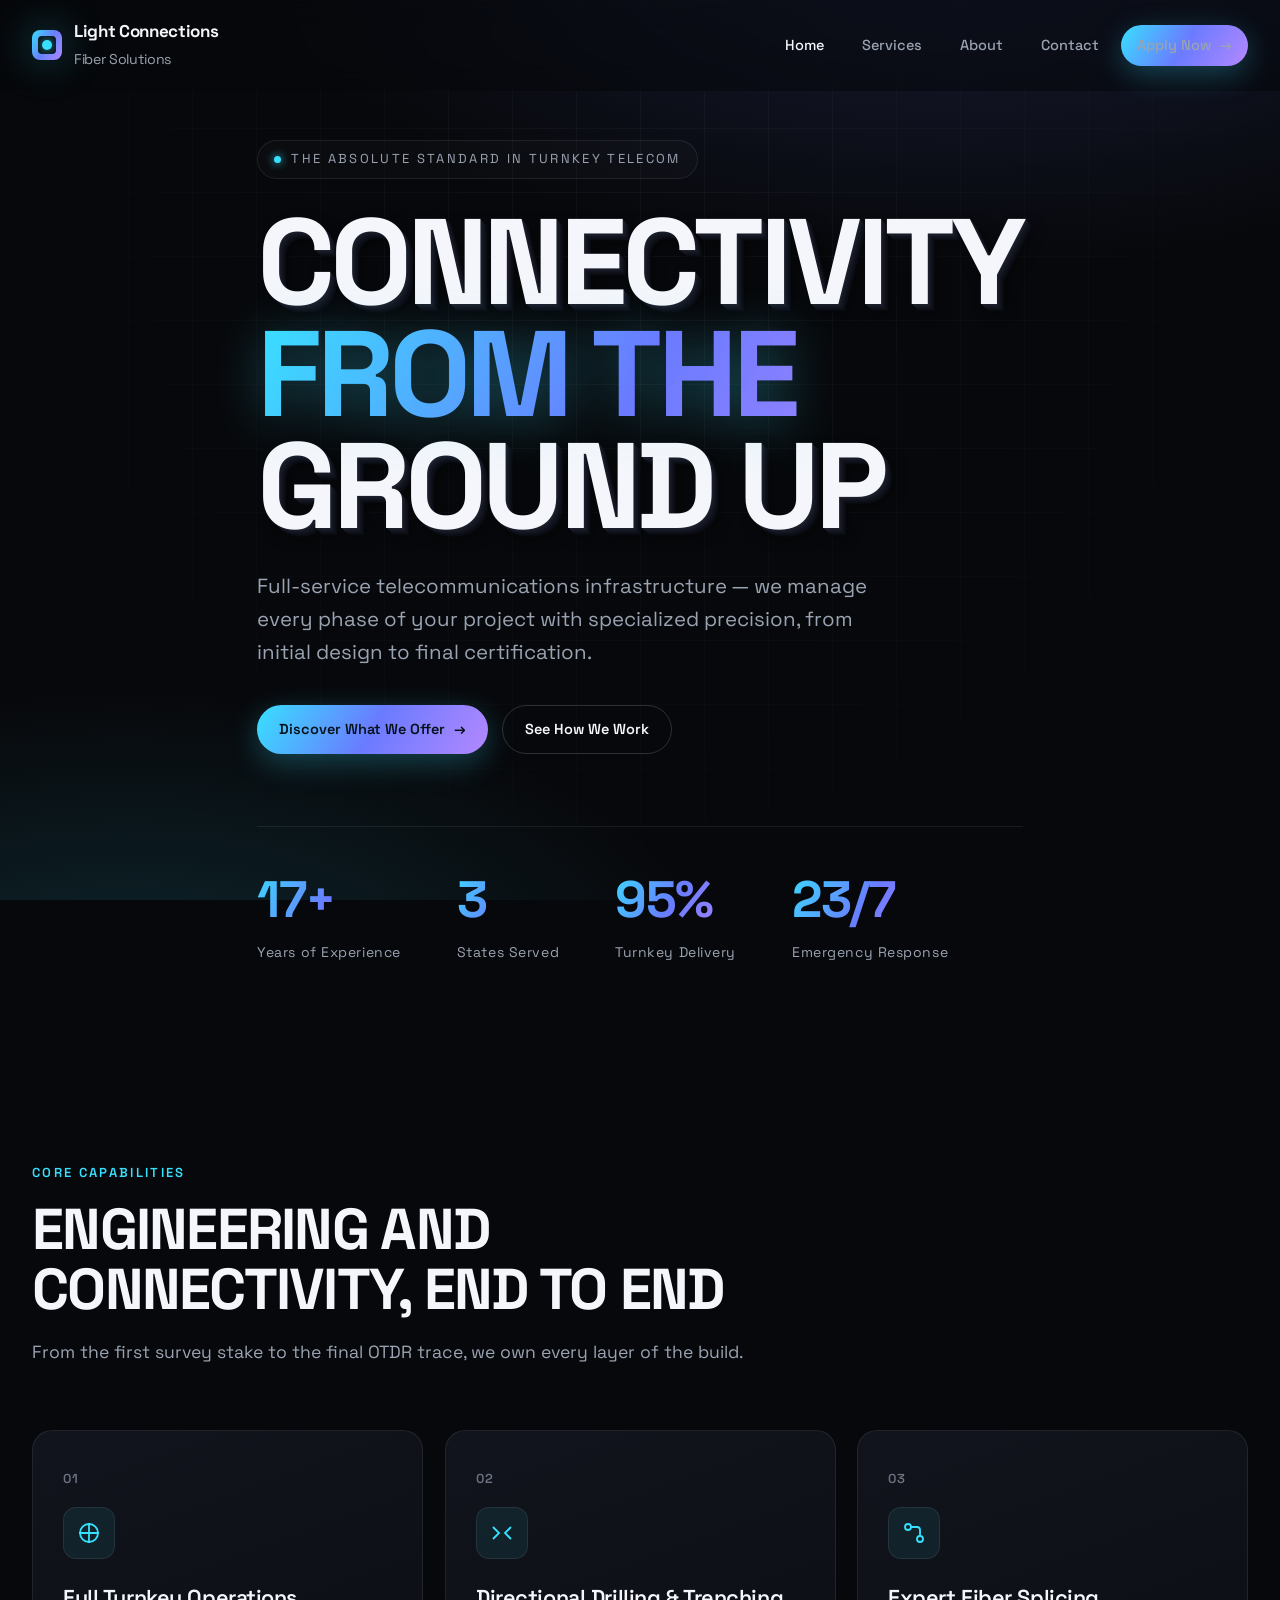
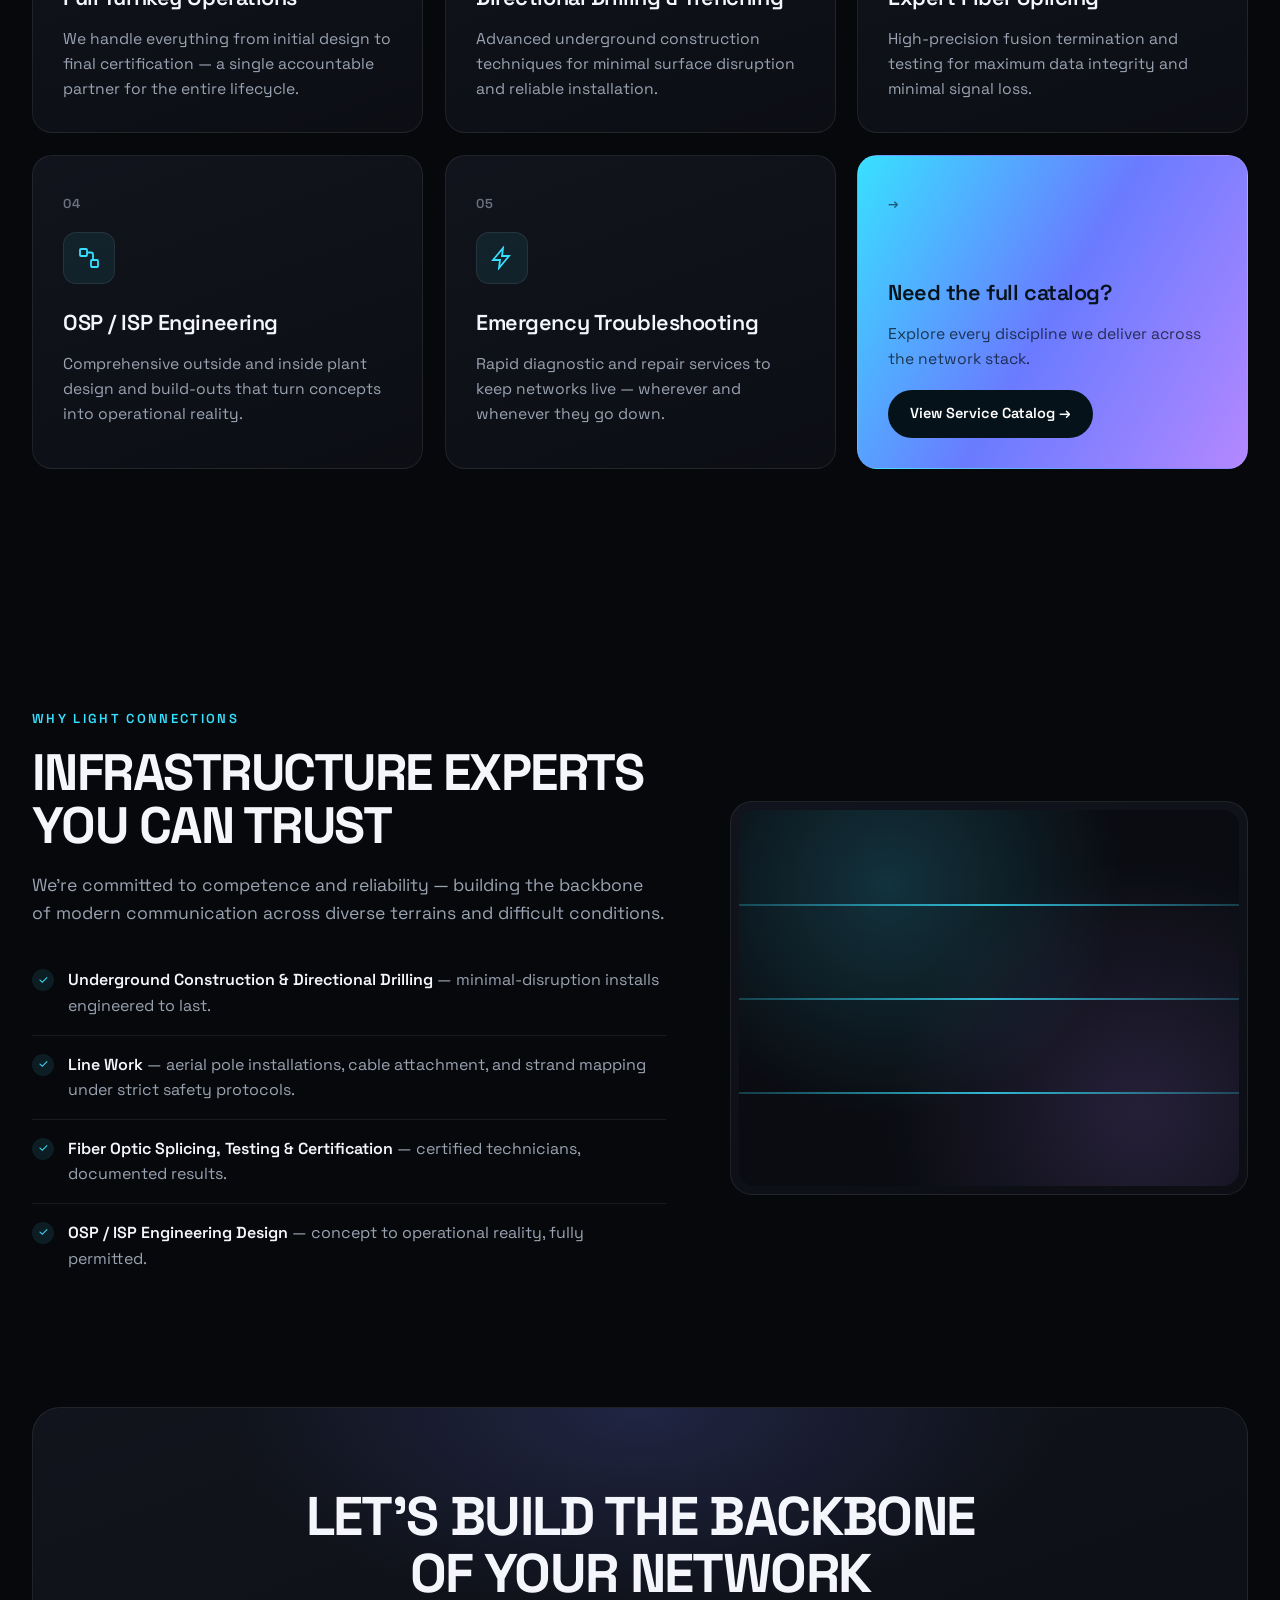
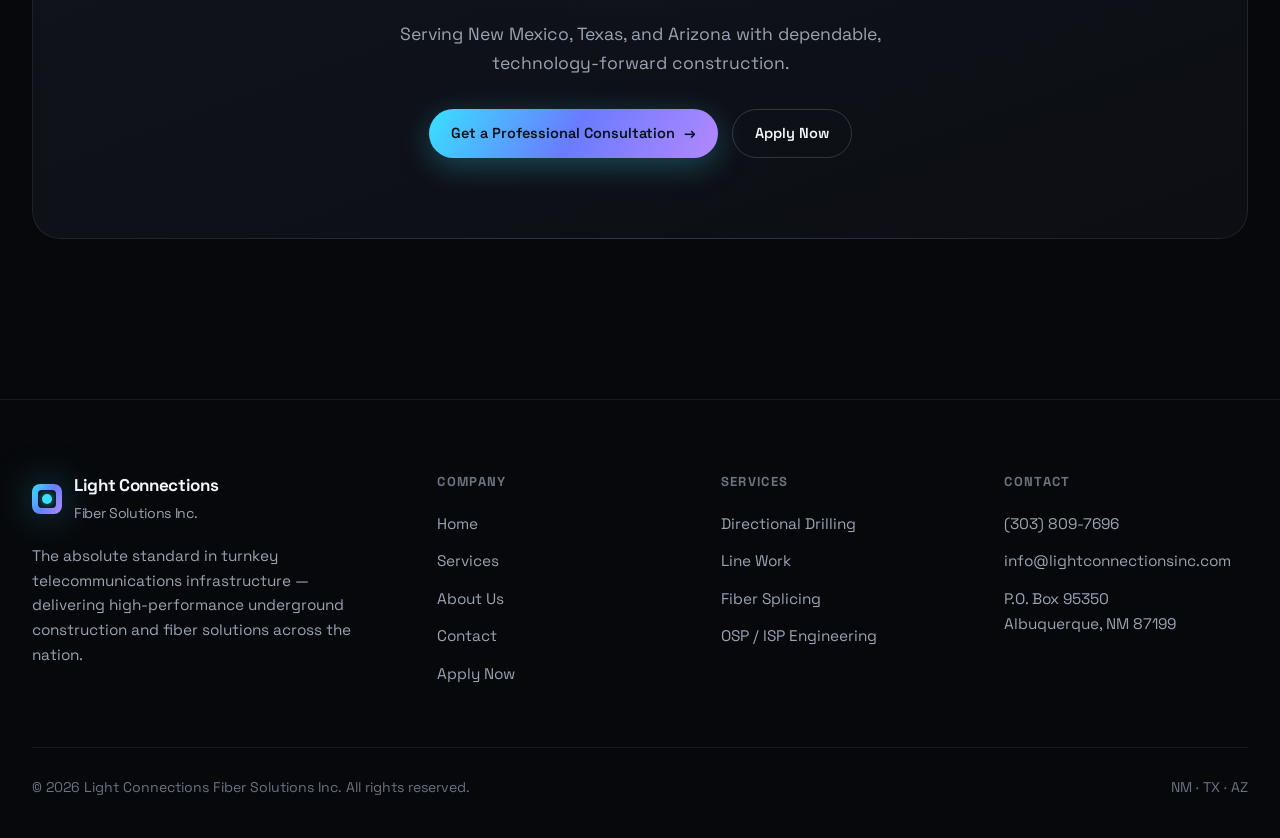
==== index.html @ 91910f93 "Light Connections Fiber Solutions — modern site Co-Authored-By: Claude Opus 4.8 <noreply@anthropic.c" ====
<!DOCTYPE html>
<html lang="en">
<head>
  <meta charset="UTF-8" />
  <meta name="viewport" content="width=device-width, initial-scale=1.0" />
  <title>Light Connections Fiber Solutions — Turnkey Telecom Infrastructure</title>
  <meta name="description" content="Light Connections Fiber Solutions delivers high-performance underground construction and fiber solutions across New Mexico, Texas, and Arizona." />
  <link rel="preconnect" href="https://fonts.googleapis.com" />
  <link rel="preconnect" href="https://fonts.gstatic.com" crossorigin />
  <link href="https://fonts.googleapis.com/css2?family=Space+Grotesk:wght@400;500;600;700&family=Inter:wght@400;500;600&display=swap" rel="stylesheet" />
  <link rel="stylesheet" href="css/style.css" />
</head>
<body>
  <div class="ambient"></div>

  <!-- NAV -->
  <nav class="nav">
    <a href="index.html" class="brand">
      <span class="mark"></span>
      <span>Light Connections<br><small>Fiber Solutions</small></span>
    </a>
    <ul class="nav-links">
      <li><a href="index.html" class="active">Home</a></li>
      <li><a href="services.html">Services</a></li>
      <li><a href="about.html">About</a></li>
      <li><a href="contact.html">Contact</a></li>
      <li><a href="apply.html" class="btn btn-primary">Apply Now <span class="arrow">→</span></a></li>
    </ul>
    <button class="menu-toggle" aria-label="Menu">
      <svg width="24" height="24" viewBox="0 0 24 24" fill="none" stroke="currentColor" stroke-width="2"><line x1="3" y1="6" x2="21" y2="6"/><line x1="3" y1="12" x2="21" y2="12"/><line x1="3" y1="18" x2="21" y2="18"/></svg>
    </button>
  </nav>

  <!-- HERO -->
  <header class="hero">
    <div class="wrap">
      <span class="eyebrow reveal"><span class="dot"></span>The Absolute Standard in Turnkey Telecom</span>
      <div class="hero-3d reveal" data-delay="1">
        <h1 class="title-3d">
          <span class="line layer">Connectivity</span>
          <span class="line grad">From the</span>
          <span class="line layer">Ground Up</span>
        </h1>
      </div>
      <p class="hero-sub reveal" data-delay="2">
        Full-service telecommunications infrastructure — we manage every phase of your
        project with specialized precision, from initial design to final certification.
      </p>
      <div class="hero-actions reveal" data-delay="3">
        <a href="services.html" class="btn btn-primary">Discover What We Offer <span class="arrow">→</span></a>
        <a href="about.html" class="btn">See How We Work</a>
      </div>

      <div class="hero-stats reveal" data-delay="4">
        <div class="stat"><div class="num"><span data-count="18" data-suffix="+">0</span></div><div class="lbl">Years of Experience</div></div>
        <div class="stat"><div class="num"><span data-count="3">0</span></div><div class="lbl">States Served</div></div>
        <div class="stat"><div class="num"><span data-count="100" data-suffix="%">0</span></div><div class="lbl">Turnkey Delivery</div></div>
        <div class="stat"><div class="num"><span data-count="24" data-suffix="/7">0</span></div><div class="lbl">Emergency Response</div></div>
      </div>
    </div>
  </header>

  <!-- CORE SERVICES -->
  <section class="section">
    <div class="wrap">
      <div class="section-head reveal">
        <span class="kicker">Core Capabilities</span>
        <h2>Engineering And Connectivity, End to End</h2>
        <p>From the first survey stake to the final OTDR trace, we own every layer of the build.</p>
      </div>
      <div class="cards">
        <article class="card reveal" data-delay="0">
          <span class="num-tag">01</span>
          <div class="ico"><svg width="24" height="24" viewBox="0 0 24 24" fill="none" stroke="currentColor" stroke-width="1.8"><path d="M12 2v20M2 12h20"/><circle cx="12" cy="12" r="9"/></svg></div>
          <h3>Full Turnkey Operations</h3>
          <p>We handle everything from initial design to final certification — a single accountable partner for the entire lifecycle.</p>
        </article>
        <article class="card reveal" data-delay="1">
          <span class="num-tag">02</span>
          <div class="ico"><svg width="24" height="24" viewBox="0 0 24 24" fill="none" stroke="currentColor" stroke-width="1.8"><path d="M3 18l6-6-6-6M21 6l-6 6 6 6"/></svg></div>
          <h3>Directional Drilling &amp; Trenching</h3>
          <p>Advanced underground construction techniques for minimal surface disruption and reliable installation.</p>
        </article>
        <article class="card reveal" data-delay="2">
          <span class="num-tag">03</span>
          <div class="ico"><svg width="24" height="24" viewBox="0 0 24 24" fill="none" stroke="currentColor" stroke-width="1.8"><circle cx="6" cy="6" r="3"/><circle cx="18" cy="18" r="3"/><path d="M9 6h6a3 3 0 013 3v6"/></svg></div>
          <h3>Expert Fiber Splicing</h3>
          <p>High-precision fusion termination and testing for maximum data integrity and minimal signal loss.</p>
        </article>
        <article class="card reveal" data-delay="0">
          <span class="num-tag">04</span>
          <div class="ico"><svg width="24" height="24" viewBox="0 0 24 24" fill="none" stroke="currentColor" stroke-width="1.8"><rect x="3" y="3" width="7" height="7" rx="1"/><rect x="14" y="14" width="7" height="7" rx="1"/><path d="M10 6.5h4a2 2 0 012 2v6"/></svg></div>
          <h3>OSP / ISP Engineering</h3>
          <p>Comprehensive outside and inside plant design and build-outs that turn concepts into operational reality.</p>
        </article>
        <article class="card reveal" data-delay="1">
          <span class="num-tag">05</span>
          <div class="ico"><svg width="24" height="24" viewBox="0 0 24 24" fill="none" stroke="currentColor" stroke-width="1.8"><path d="M13 2L3 14h7l-1 8 10-12h-7l1-8z"/></svg></div>
          <h3>Emergency Troubleshooting</h3>
          <p>Rapid diagnostic and repair services to keep networks live — wherever and whenever they go down.</p>
        </article>
        <article class="card reveal" data-delay="2" style="background:var(--grad);">
          <span class="num-tag" style="color:rgba(6,18,26,.6)">→</span>
          <h3 style="color:#06121a;margin-top:60px">Need the full catalog?</h3>
          <p style="color:rgba(6,18,26,.75)">Explore every discipline we deliver across the network stack.</p>
          <a href="services.html" class="btn" style="margin-top:18px;background:#06121a;color:#fff;border:none;transform:translateZ(30px)">View Service Catalog →</a>
        </article>
      </div>
    </div>
  </section>

  <!-- TRUST SPLIT -->
  <section class="section">
    <div class="wrap split">
      <div class="reveal">
        <span class="kicker">Why Light Connections</span>
        <h2 style="font-size:clamp(1.8rem,4.5vw,3.2rem);font-weight:700;letter-spacing:-.03em;text-transform:uppercase;line-height:1.05">Infrastructure Experts You Can Trust</h2>
        <p style="color:var(--muted);margin-top:18px;font-size:1.1rem">We're committed to competence and reliability — building the backbone of modern communication across diverse terrains and difficult conditions.</p>
        <ul class="list">
          <li><span class="check">✓</span><span><strong>Underground Construction &amp; Directional Drilling</strong> — minimal-disruption installs engineered to last.</span></li>
          <li><span class="check">✓</span><span><strong>Line Work</strong> — aerial pole installations, cable attachment, and strand mapping under strict safety protocols.</span></li>
          <li><span class="check">✓</span><span><strong>Fiber Optic Splicing, Testing &amp; Certification</strong> — certified technicians, documented results.</span></li>
          <li><span class="check">✓</span><span><strong>OSP / ISP Engineering Design</strong> — concept to operational reality, fully permitted.</span></li>
        </ul>
      </div>
      <div class="panel reveal" data-delay="1">
        <div class="viz">
          <div class="beam" style="top:25%"></div>
          <div class="beam" style="top:50%;animation-delay:1.3s"></div>
          <div class="beam" style="top:75%;animation-delay:2.6s"></div>
        </div>
      </div>
    </div>
  </section>

  <!-- CTA -->
  <section class="section" style="padding-top:0">
    <div class="wrap">
      <div class="cta-band reveal">
        <h2>Let's Build the Backbone<br>of Your Network</h2>
        <p>Serving New Mexico, Texas, and Arizona with dependable, technology-forward construction.</p>
        <div class="cta-actions">
          <a href="contact.html" class="btn btn-primary">Get a Professional Consultation <span class="arrow">→</span></a>
          <a href="apply.html" class="btn">Apply Now</a>
        </div>
      </div>
    </div>
  </section>

  <!-- FOOTER -->
  <footer class="footer">
    <div class="wrap">
      <div class="footer-grid">
        <div>
          <a href="index.html" class="brand"><span class="mark"></span><span>Light Connections<br><small>Fiber Solutions Inc.</small></span></a>
          <p class="blurb">The absolute standard in turnkey telecommunications infrastructure — delivering high-performance underground construction and fiber solutions across the nation.</p>
        </div>
        <div>
          <h4>Company</h4>
          <ul>
            <li><a href="index.html">Home</a></li>
            <li><a href="services.html">Services</a></li>
            <li><a href="about.html">About Us</a></li>
            <li><a href="contact.html">Contact</a></li>
            <li><a href="apply.html">Apply Now</a></li>
          </ul>
        </div>
        <div>
          <h4>Services</h4>
          <ul>
            <li><a href="services.html">Directional Drilling</a></li>
            <li><a href="services.html">Line Work</a></li>
            <li><a href="services.html">Fiber Splicing</a></li>
            <li><a href="services.html">OSP / ISP Engineering</a></li>
          </ul>
        </div>
        <div>
          <h4>Contact</h4>
          <ul>
            <li><a href="tel:+13038097696" class="ct">(303) 809-7696</a></li>
            <li><a href="mailto:info@lightconnectionsinc.com" class="ct">info@lightconnectionsinc.com</a></li>
            <li><span class="ct">P.O. Box 95350<br>Albuquerque, NM 87199</span></li>
          </ul>
        </div>
      </div>
      <div class="footer-bottom">
        <span>© 2026 Light Connections Fiber Solutions Inc. All rights reserved.</span>
        <span>NM · TX · AZ</span>
      </div>
    </div>
  </footer>

  <script src="js/main.js"></script>
</body>
</html>
---- css/style.css ----
/* ============================================================
   Light Connections Fiber Solutions — Design System
   Modern monochrome, 3D type, light-beam accents
   ============================================================ */

:root {
  --bg: #07080b;
  --bg-2: #0c0e14;
  --surface: #11141c;
  --surface-2: #161a24;
  --line: rgba(255, 255, 255, 0.08);
  --line-strong: rgba(255, 255, 255, 0.16);
  --text: #f4f6fb;
  --muted: #9aa3b2;
  --muted-2: #6b7280;
  --accent: #38e0ff;
  --accent-2: #6a7bff;
  --accent-3: #b388ff;
  --glow: 0 0 40px rgba(56, 224, 255, 0.35);
  --grad: linear-gradient(120deg, #38e0ff 0%, #6a7bff 50%, #b388ff 100%);
  --maxw: 1280px;
  --ease: cubic-bezier(0.16, 1, 0.3, 1);
  --font: "Space Grotesk", "Inter", -apple-system, BlinkMacSystemFont, "Segoe UI", sans-serif;
}

* { margin: 0; padding: 0; box-sizing: border-box; }

html { scroll-behavior: smooth; -webkit-font-smoothing: antialiased; }

body {
  font-family: var(--font);
  background: var(--bg);
  color: var(--text);
  line-height: 1.6;
  overflow-x: hidden;
  position: relative;
}

/* Ambient animated background */
.ambient {
  position: fixed;
  inset: 0;
  z-index: -2;
  background:
    radial-gradient(1200px 600px at 75% -10%, rgba(106, 123, 255, 0.18), transparent 60%),
    radial-gradient(1000px 500px at 10% 110%, rgba(56, 224, 255, 0.14), transparent 60%),
    var(--bg);
}
.ambient::after {
  content: "";
  position: absolute;
  inset: 0;
  background-image:
    linear-gradient(var(--line) 1px, transparent 1px),
    linear-gradient(90deg, var(--line) 1px, transparent 1px);
  background-size: 64px 64px;
  mask-image: radial-gradient(circle at 50% 30%, black, transparent 80%);
  -webkit-mask-image: radial-gradient(circle at 50% 30%, black, transparent 80%);
  opacity: 0.5;
}

a { color: inherit; text-decoration: none; }
img { max-width: 100%; display: block; }

.wrap { max-width: var(--maxw); margin: 0 auto; padding: 0 32px; }

/* ---------------- Navigation ---------------- */
.nav {
  position: fixed;
  top: 0; left: 0; right: 0;
  z-index: 100;
  display: flex;
  align-items: center;
  justify-content: space-between;
  padding: 18px 32px;
  backdrop-filter: blur(14px);
  -webkit-backdrop-filter: blur(14px);
  background: rgba(7, 8, 11, 0.55);
  border-bottom: 1px solid transparent;
  transition: border-color 0.4s var(--ease), background 0.4s var(--ease), padding 0.4s var(--ease);
}
.nav.scrolled {
  border-bottom-color: var(--line);
  background: rgba(7, 8, 11, 0.82);
  padding: 12px 32px;
}
.brand {
  display: flex;
  align-items: center;
  gap: 12px;
  font-weight: 700;
  letter-spacing: -0.02em;
  font-size: 17px;
}
.brand .mark {
  width: 30px; height: 30px;
  border-radius: 8px;
  background: var(--grad);
  position: relative;
  box-shadow: var(--glow);
  flex: none;
}
.brand .mark::after {
  content: "";
  position: absolute;
  inset: 6px;
  border-radius: 4px;
  background: var(--bg);
}
.brand .mark::before {
  content: "";
  position: absolute;
  left: 50%; top: 50%;
  transform: translate(-50%, -50%);
  width: 10px; height: 10px;
  border-radius: 50%;
  background: var(--accent);
  box-shadow: 0 0 12px var(--accent);
  z-index: 1;
}
.brand small { color: var(--muted); font-weight: 400; }

.nav-links {
  display: flex;
  align-items: center;
  gap: 6px;
  list-style: none;
}
.nav-links a {
  padding: 9px 16px;
  border-radius: 100px;
  font-size: 14.5px;
  font-weight: 500;
  color: var(--muted);
  transition: color 0.25s, background 0.25s;
}
.nav-links a:hover { color: var(--text); background: rgba(255,255,255,0.06); }
.nav-links a.active { color: var(--text); }

.btn {
  display: inline-flex;
  align-items: center;
  gap: 9px;
  padding: 12px 22px;
  border-radius: 100px;
  font-weight: 600;
  font-size: 14.5px;
  font-family: var(--font);
  cursor: pointer;
  border: 1px solid var(--line-strong);
  background: transparent;
  color: var(--text);
  transition: transform 0.25s var(--ease), background 0.25s, box-shadow 0.3s, border-color 0.25s;
}
.btn:hover { transform: translateY(-2px); border-color: var(--accent); }
.btn-primary {
  background: var(--grad);
  color: #06121a;
  border: none;
  box-shadow: 0 8px 30px rgba(56, 224, 255, 0.28);
}
.btn-primary:hover { box-shadow: 0 12px 44px rgba(106, 123, 255, 0.45); }
.btn .arrow { transition: transform 0.25s var(--ease); }
.btn:hover .arrow { transform: translateX(4px); }

.menu-toggle { display: none; background: none; border: none; color: var(--text); cursor: pointer; padding: 8px; }

/* ---------------- Hero / 3D type ---------------- */
.hero {
  min-height: 100vh;
  display: flex;
  flex-direction: column;
  justify-content: center;
  padding: 140px 0 80px;
  position: relative;
}
.eyebrow {
  display: inline-flex;
  align-items: center;
  gap: 10px;
  font-size: 13px;
  letter-spacing: 0.18em;
  text-transform: uppercase;
  color: var(--muted);
  border: 1px solid var(--line);
  padding: 8px 16px;
  border-radius: 100px;
  width: fit-content;
  background: rgba(255,255,255,0.02);
}
.eyebrow .dot {
  width: 7px; height: 7px; border-radius: 50%;
  background: var(--accent);
  box-shadow: 0 0 10px var(--accent);
  animation: pulse 2s infinite;
}
@keyframes pulse { 0%,100%{opacity:1;transform:scale(1);} 50%{opacity:.4;transform:scale(.7);} }

/* The signature 3D extruded headline */
.hero-3d {
  perspective: 1000px;
  margin: 28px 0;
}
.title-3d {
  font-size: clamp(3rem, 9.5vw, 9.5rem);
  font-weight: 700;
  line-height: 0.92;
  letter-spacing: -0.04em;
  text-transform: uppercase;
  transform-style: preserve-3d;
  transition: transform 0.2s var(--ease);
  will-change: transform;
}
.title-3d .line { display: block; }
.title-3d .layer {
  color: var(--text);
  text-shadow:
    1px 1px 0 #1b1f2b,
    2px 2px 0 #181c27,
    3px 3px 0 #151823,
    4px 4px 0 #12141e,
    5px 5px 0 #0f111a,
    6px 6px 0 #0c0e16,
    7px 7px 0 #0a0b12,
    8px 8px 14px rgba(0,0,0,0.55);
}
.title-3d .grad {
  background: var(--grad);
  -webkit-background-clip: text;
  background-clip: text;
  -webkit-text-fill-color: transparent;
  filter: drop-shadow(0 6px 26px rgba(56,224,255,0.35));
}

.hero-sub {
  max-width: 620px;
  font-size: clamp(1.05rem, 1.6vw, 1.3rem);
  color: var(--muted);
  margin: 8px 0 36px;
}
.hero-actions { display: flex; gap: 14px; flex-wrap: wrap; }

.hero-stats {
  display: flex;
  gap: 56px;
  margin-top: 72px;
  flex-wrap: wrap;
  border-top: 1px solid var(--line);
  padding-top: 32px;
}
.stat .num {
  font-size: clamp(2.2rem, 4vw, 3.4rem);
  font-weight: 700;
  letter-spacing: -0.03em;
  background: var(--grad);
  -webkit-background-clip: text; background-clip: text;
  -webkit-text-fill-color: transparent;
}
.stat .lbl { color: var(--muted); font-size: 14px; letter-spacing: 0.04em; }

/* ---------------- Sections ---------------- */
section { position: relative; }
.section { padding: 120px 0; }
.section-head { max-width: 720px; margin-bottom: 64px; }
.kicker {
  font-size: 13px; letter-spacing: 0.18em; text-transform: uppercase;
  color: var(--accent); font-weight: 600; margin-bottom: 16px; display: block;
}
.section-head h2 {
  font-size: clamp(2rem, 5vw, 3.6rem);
  font-weight: 700; letter-spacing: -0.03em; line-height: 1.04;
  text-transform: uppercase;
}
.section-head p { color: var(--muted); font-size: 1.1rem; margin-top: 18px; }

/* ---------------- 3D tilt cards ---------------- */
.cards { display: grid; grid-template-columns: repeat(3, 1fr); gap: 22px; }
.cards.two { grid-template-columns: repeat(2, 1fr); }

.card {
  position: relative;
  padding: 34px 30px 30px;
  border-radius: 20px;
  background: linear-gradient(160deg, var(--surface), var(--bg-2));
  border: 1px solid var(--line);
  transform-style: preserve-3d;
  transition: transform 0.25s var(--ease), border-color 0.3s, box-shadow 0.3s;
  overflow: hidden;
  will-change: transform;
}
.card::before {
  content: "";
  position: absolute;
  inset: 0;
  background: radial-gradient(400px circle at var(--mx, 50%) var(--my, 0%), rgba(56,224,255,0.12), transparent 45%);
  opacity: 0;
  transition: opacity 0.3s;
}
.card:hover { border-color: var(--line-strong); box-shadow: 0 30px 60px rgba(0,0,0,0.4); }
.card:hover::before { opacity: 1; }
.card .num-tag {
  font-size: 13px; color: var(--muted-2); font-weight: 600;
  letter-spacing: 0.1em; transform: translateZ(20px);
}
.card .ico {
  width: 52px; height: 52px; border-radius: 13px;
  display: grid; place-items: center;
  background: rgba(56,224,255,0.08);
  border: 1px solid var(--line);
  margin: 16px 0 22px;
  color: var(--accent);
  transform: translateZ(40px);
}
.card h3 {
  font-size: 1.35rem; font-weight: 600; letter-spacing: -0.02em;
  margin-bottom: 12px; transform: translateZ(30px);
}
.card p { color: var(--muted); font-size: 0.98rem; transform: translateZ(15px); }

/* feature split */
.split { display: grid; grid-template-columns: 1.1fr 0.9fr; gap: 64px; align-items: center; }
.split .panel {
  border-radius: 22px;
  border: 1px solid var(--line);
  background: linear-gradient(160deg, var(--surface), var(--bg-2));
  padding: 8px;
  position: relative;
  overflow: hidden;
}
.viz {
  aspect-ratio: 4/3;
  border-radius: 16px;
  background:
    radial-gradient(circle at 30% 20%, rgba(56,224,255,0.18), transparent 50%),
    radial-gradient(circle at 80% 80%, rgba(179,136,255,0.16), transparent 50%),
    #0a0c12;
  position: relative;
  overflow: hidden;
}
.viz .beam {
  position: absolute;
  height: 2px; left: -20%; right: -20%;
  background: linear-gradient(90deg, transparent, var(--accent), transparent);
  filter: blur(0.5px);
  opacity: 0.8;
  animation: travel 4s linear infinite;
}
@keyframes travel { 0%{transform:translateX(-30%);} 100%{transform:translateX(30%);} }

.list { list-style: none; margin-top: 24px; }
.list li {
  display: flex; gap: 14px; padding: 16px 0;
  border-top: 1px solid var(--line);
  color: var(--muted);
}
.list li:first-child { border-top: none; }
.list li strong { color: var(--text); font-weight: 600; }
.list .check {
  flex: none; width: 22px; height: 22px; border-radius: 50%;
  background: rgba(56,224,255,0.1); color: var(--accent);
  display: grid; place-items: center; font-size: 12px; margin-top: 2px;
}

/* CTA band */
.cta-band {
  margin: 0 auto;
  text-align: center;
  border-radius: 28px;
  border: 1px solid var(--line);
  background:
    radial-gradient(600px 300px at 50% 0%, rgba(106,123,255,0.18), transparent 70%),
    linear-gradient(160deg, var(--surface), var(--bg-2));
  padding: 80px 40px;
}
.cta-band h2 {
  font-size: clamp(2rem, 5vw, 3.4rem); font-weight: 700;
  letter-spacing: -0.03em; text-transform: uppercase; line-height: 1.05;
}
.cta-band p { color: var(--muted); max-width: 560px; margin: 18px auto 32px; font-size: 1.1rem; }
.cta-actions { display: flex; gap: 14px; justify-content: center; flex-wrap: wrap; }

/* ---------------- Footer ---------------- */
.footer {
  border-top: 1px solid var(--line);
  padding: 72px 0 40px;
  margin-top: 40px;
}
.footer-grid {
  display: grid; grid-template-columns: 1.5fr 1fr 1fr 1fr; gap: 40px;
  padding-bottom: 48px; border-bottom: 1px solid var(--line);
}
.footer h4 { font-size: 13px; letter-spacing: 0.1em; text-transform: uppercase; color: var(--muted-2); margin-bottom: 18px; }
.footer ul { list-style: none; }
.footer ul li { margin-bottom: 12px; }
.footer ul a, .footer .ct { color: var(--muted); transition: color 0.2s; font-size: 0.96rem; }
.footer ul a:hover { color: var(--accent); }
.footer .blurb { color: var(--muted); max-width: 320px; margin-top: 18px; font-size: 0.96rem; }
.footer-bottom {
  display: flex; justify-content: space-between; flex-wrap: wrap; gap: 12px;
  padding-top: 28px; color: var(--muted-2); font-size: 0.88rem;
}

/* ---------------- Forms ---------------- */
.form-card {
  border-radius: 22px; border: 1px solid var(--line);
  background: linear-gradient(160deg, var(--surface), var(--bg-2));
  padding: 40px;
}
.field { margin-bottom: 22px; }
.field label { display: block; font-size: 14px; color: var(--muted); margin-bottom: 9px; font-weight: 500; }
.field input, .field textarea, .field select {
  width: 100%; padding: 14px 16px;
  background: var(--bg); border: 1px solid var(--line-strong);
  border-radius: 12px; color: var(--text); font-family: var(--font); font-size: 15px;
  transition: border-color 0.25s, box-shadow 0.25s;
}
.field input:focus, .field textarea:focus, .field select:focus {
  outline: none; border-color: var(--accent); box-shadow: 0 0 0 3px rgba(56,224,255,0.15);
}
.field textarea { min-height: 130px; resize: vertical; }
.grid-2 { display: grid; grid-template-columns: 1fr 1fr; gap: 22px; }

.contact-info { display: flex; flex-direction: column; gap: 28px; }
.info-item { display: flex; gap: 16px; align-items: flex-start; }
.info-item .ico {
  width: 46px; height: 46px; border-radius: 12px; flex: none;
  background: rgba(56,224,255,0.08); border: 1px solid var(--line);
  display: grid; place-items: center; color: var(--accent);
}
.info-item .lbl { font-size: 13px; color: var(--muted-2); text-transform: uppercase; letter-spacing: 0.08em; }
.info-item .val { font-size: 1.1rem; font-weight: 500; }

/* page hero (inner pages) */
.page-hero { padding: 180px 0 60px; }
.page-hero .title-3d { font-size: clamp(2.6rem, 8vw, 7rem); }

/* ---------------- Reveal animation ---------------- */
.reveal { opacity: 0; transform: translateY(34px); transition: opacity 0.8s var(--ease), transform 0.8s var(--ease); }
.reveal.in { opacity: 1; transform: none; }

.tag-pill {
  display: inline-block; padding: 6px 14px; border-radius: 100px;
  border: 1px solid var(--line); color: var(--muted); font-size: 13px;
  margin: 0 8px 8px 0;
}

/* ---------------- Responsive ---------------- */
@media (max-width: 980px) {
  .cards, .cards.two { grid-template-columns: 1fr 1fr; }
  .split { grid-template-columns: 1fr; gap: 36px; }
  .footer-grid { grid-template-columns: 1fr 1fr; }
}
@media (max-width: 720px) {
  .wrap { padding: 0 20px; }
  .nav { padding: 14px 20px; }
  .nav-links { display: none; }
  .menu-toggle { display: block; }
  .nav-links.open {
    display: flex; flex-direction: column; align-items: stretch;
    position: absolute; top: 100%; left: 0; right: 0;
    background: rgba(7,8,11,0.97); backdrop-filter: blur(14px);
    padding: 12px; border-bottom: 1px solid var(--line); gap: 4px;
  }
  .nav-links.open a { padding: 14px 16px; }
  .cards, .cards.two, .grid-2 { grid-template-columns: 1fr; }
  .footer-grid { grid-template-columns: 1fr; }
  .hero-stats { gap: 32px; }
  .section { padding: 80px 0; }
}

@media (prefers-reduced-motion: reduce) {
  *, *::before, *::after { animation: none !important; transition: none !important; }
  .reveal { opacity: 1; transform: none; }
}
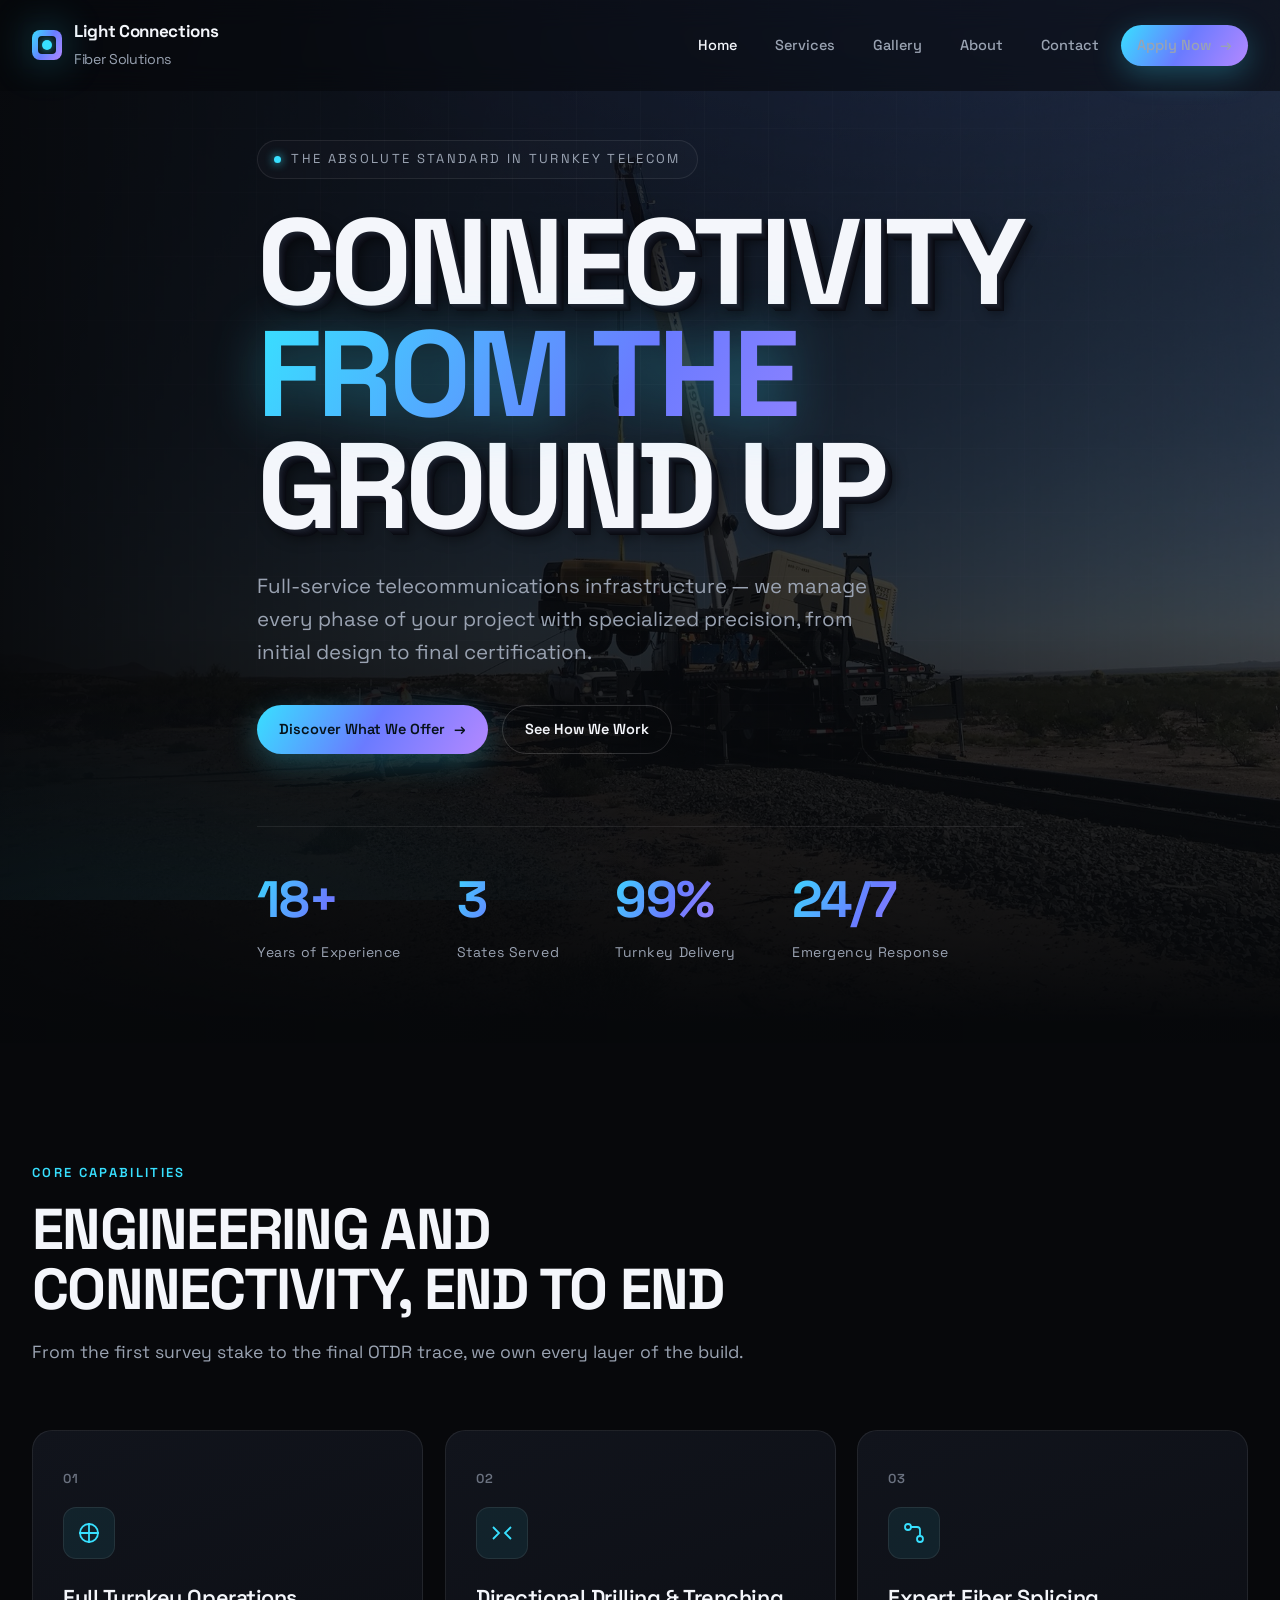
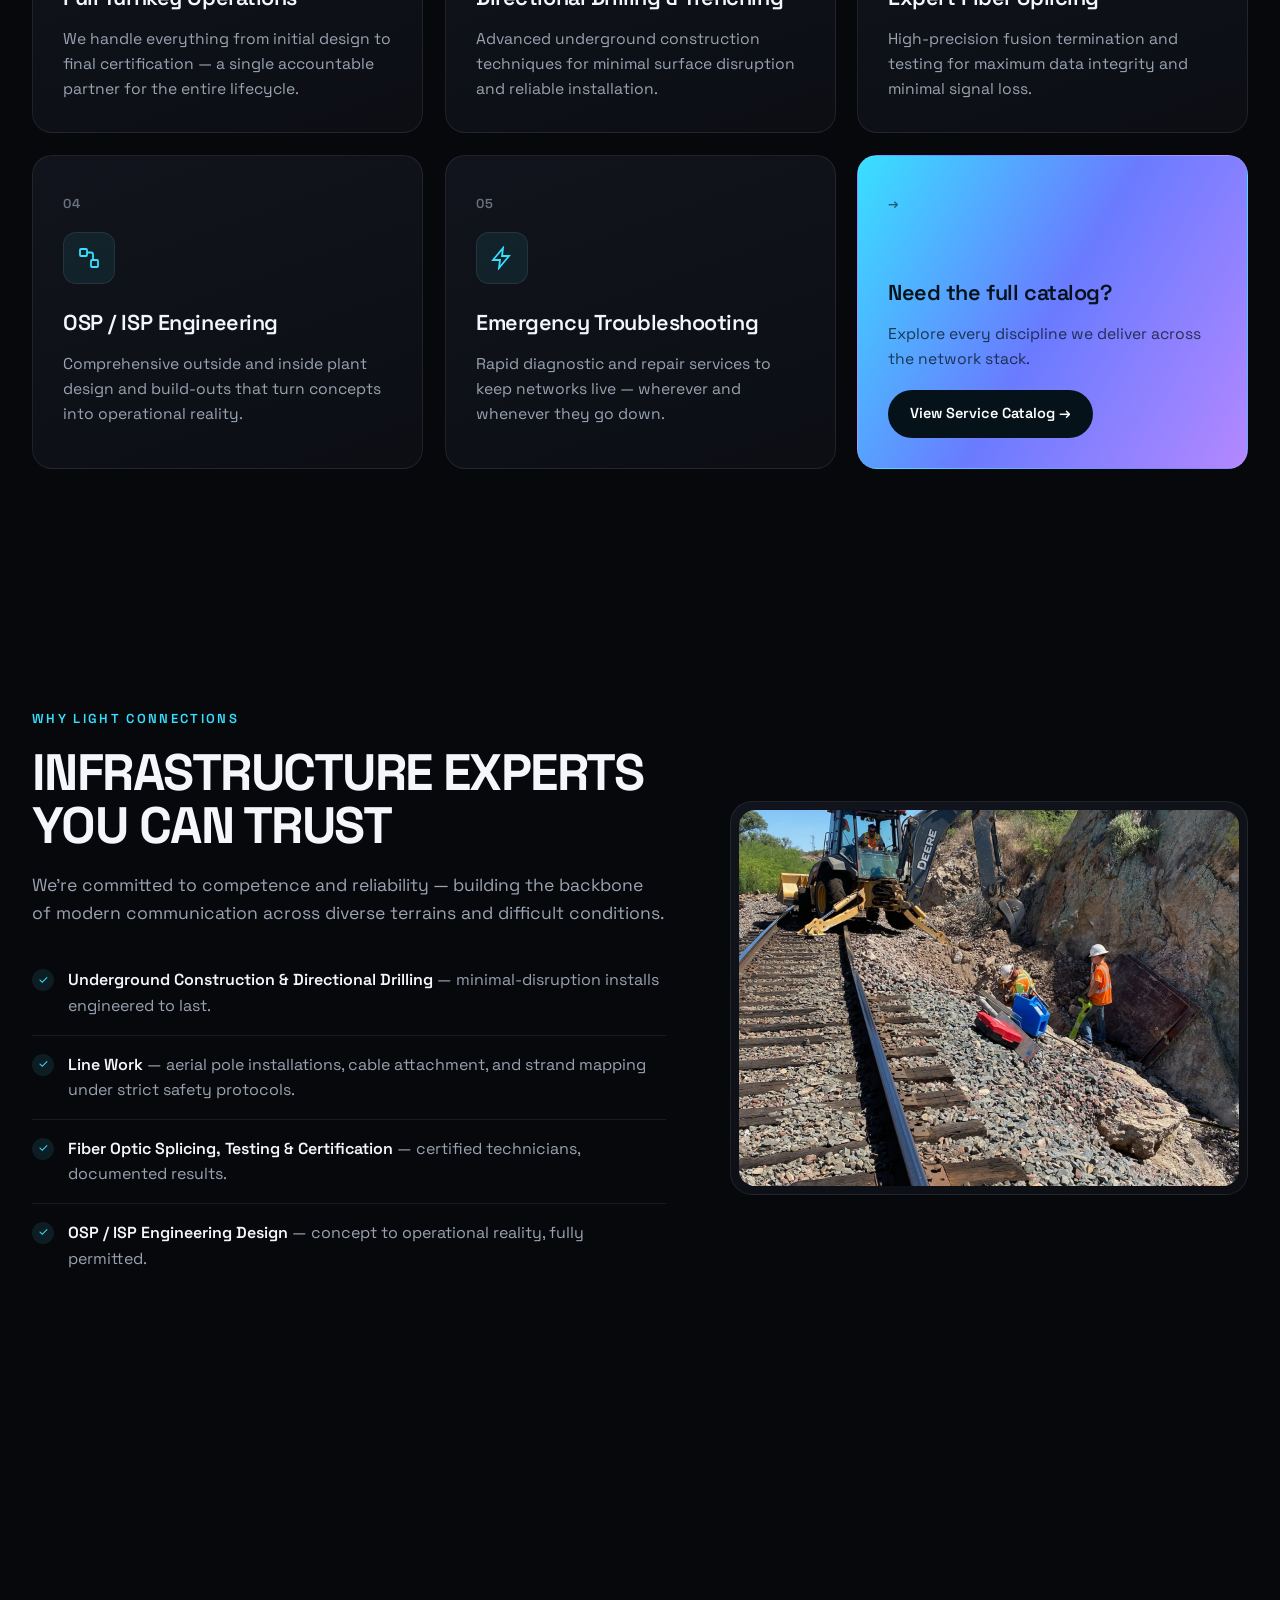
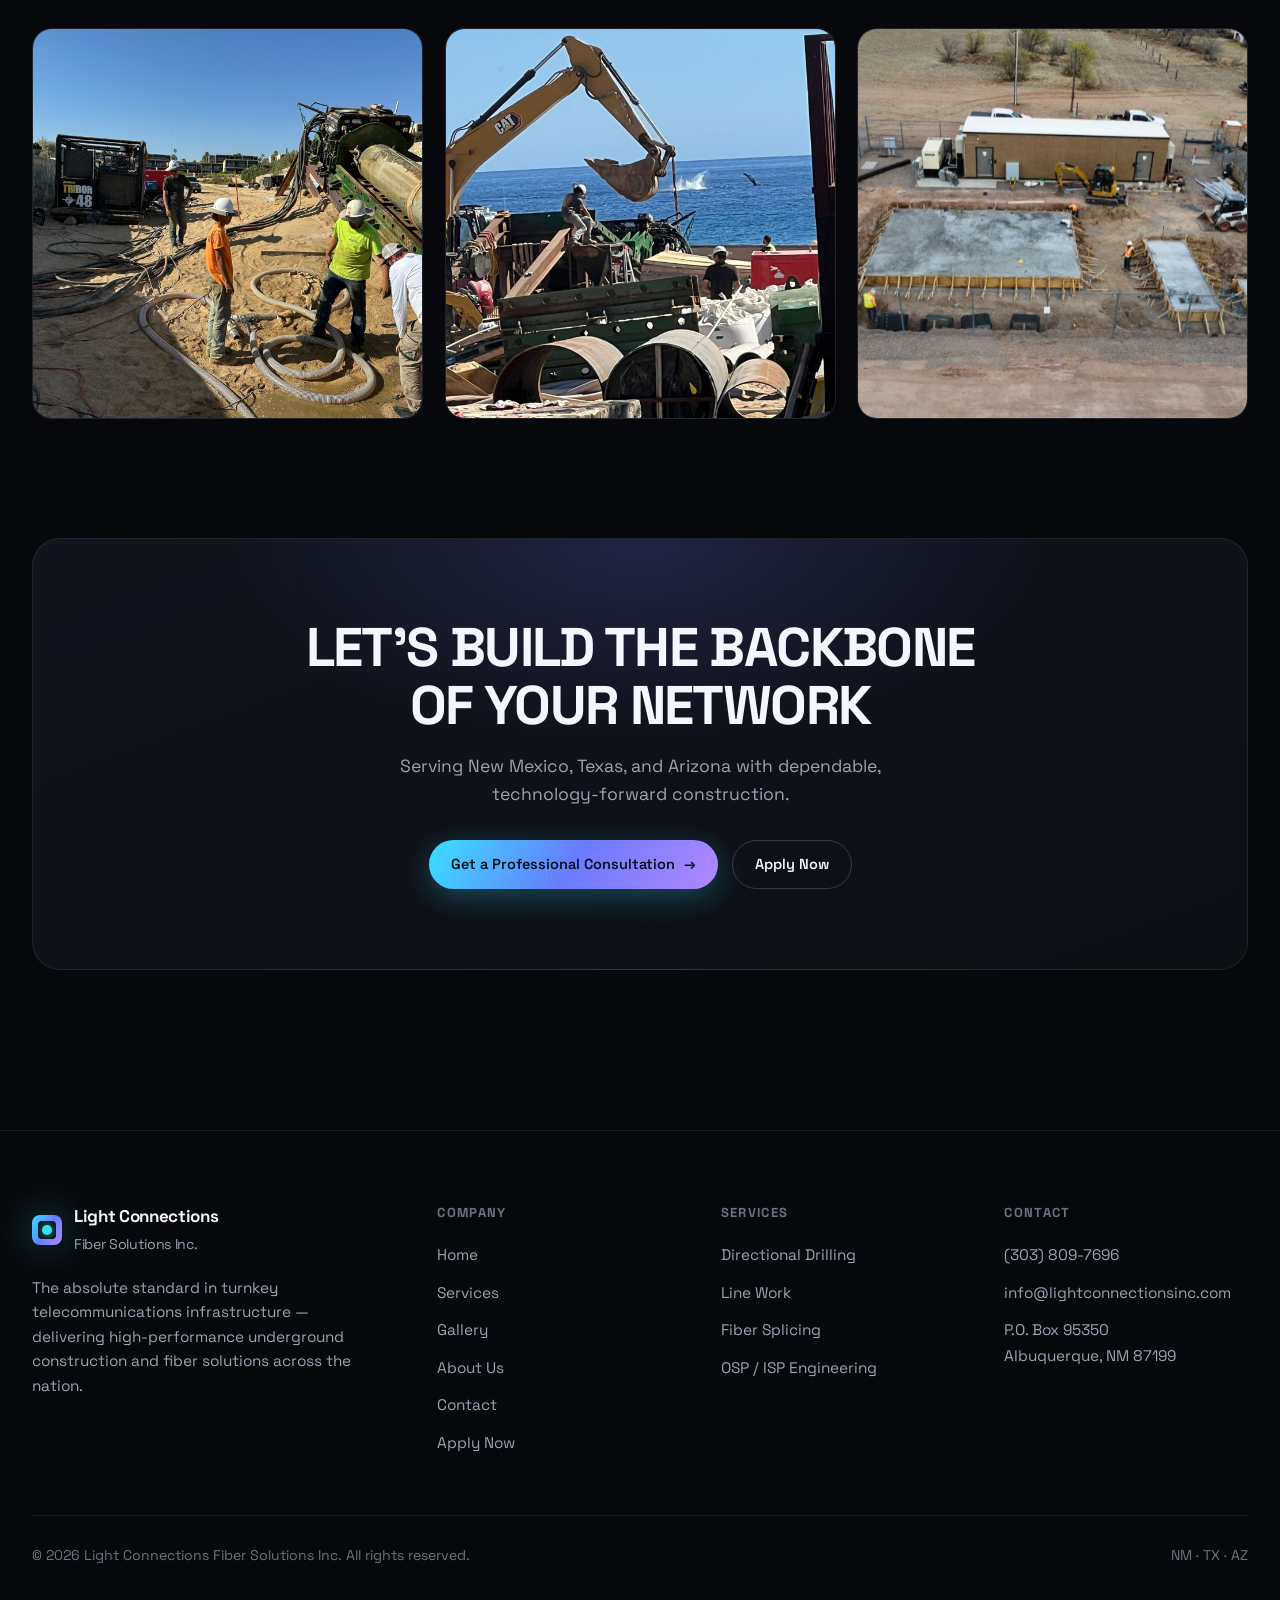
==== commit 4d01d736: "Add field photo gallery with fullscreen lightbox; weave job-site photos across the site - New galler" ====
--- a/index.html
+++ b/index.html
@@ -22,6 +22,7 @@
     <ul class="nav-links">
       <li><a href="index.html" class="active">Home</a></li>
       <li><a href="services.html">Services</a></li>
+      <li><a href="gallery.html">Gallery</a></li>
       <li><a href="about.html">About</a></li>
       <li><a href="contact.html">Contact</a></li>
       <li><a href="apply.html" class="btn btn-primary">Apply Now <span class="arrow">→</span></a></li>
@@ -32,7 +33,8 @@
   </nav>
 
   <!-- HERO -->
-  <header class="hero">
+  <header class="hero has-photo">
+    <div class="hero-photo" style="background-image:url('assets/gallery/full/photo-12.jpg')"></div>
     <div class="wrap">
       <span class="eyebrow reveal"><span class="dot"></span>The Absolute Standard in Turnkey Telecom</span>
       <div class="hero-3d reveal" data-delay="1">
@@ -123,12 +125,26 @@
           <li><span class="check">✓</span><span><strong>OSP / ISP Engineering Design</strong> — concept to operational reality, fully permitted.</span></li>
         </ul>
       </div>
-      <div class="panel reveal" data-delay="1">
-        <div class="viz">
-          <div class="beam" style="top:25%"></div>
-          <div class="beam" style="top:50%;animation-delay:1.3s"></div>
-          <div class="beam" style="top:75%;animation-delay:2.6s"></div>
-        </div>
+      <div class="panel media reveal" data-delay="1">
+        <img class="viz-img" loading="lazy" src="assets/gallery/full/photo-01.jpg" alt="Track-side work along a rail corridor">
+      </div>
+    </div>
+  </section>
+
+  <!-- GALLERY TEASER -->
+  <section class="section" style="padding-top:0">
+    <div class="wrap">
+      <div class="section-head reveal" style="display:flex;justify-content:space-between;align-items:flex-end;max-width:none;gap:24px;flex-wrap:wrap">
+        <div style="max-width:620px">
+          <span class="kicker">From the Field</span>
+          <h2>Real Crews. Real Sites.</h2>
+        </div>
+        <a href="gallery.html" class="btn">View Full Gallery <span class="arrow">→</span></a>
+      </div>
+      <div class="cards reveal">
+        <a href="gallery.html" class="card media" style="padding:0;overflow:hidden"><img class="viz-img" loading="lazy" style="aspect-ratio:1" src="assets/gallery/thumb/photo-03.jpg" alt="Directional drilling"></a>
+        <a href="gallery.html" class="card media" style="padding:0;overflow:hidden"><img class="viz-img" loading="lazy" style="aspect-ratio:1" src="assets/gallery/thumb/photo-24.jpg" alt="Oceanfront excavation"></a>
+        <a href="gallery.html" class="card media" style="padding:0;overflow:hidden"><img class="viz-img" loading="lazy" style="aspect-ratio:1" src="assets/gallery/thumb/photo-05.jpg" alt="Aerial site view"></a>
       </div>
     </div>
   </section>
@@ -160,6 +176,7 @@
           <ul>
             <li><a href="index.html">Home</a></li>
             <li><a href="services.html">Services</a></li>
+            <li><a href="gallery.html">Gallery</a></li>
             <li><a href="about.html">About Us</a></li>
             <li><a href="contact.html">Contact</a></li>
             <li><a href="apply.html">Apply Now</a></li>
--- a/css/style.css
+++ b/css/style.css
@@ -430,6 +430,115 @@
 .info-item .lbl { font-size: 13px; color: var(--muted-2); text-transform: uppercase; letter-spacing: 0.08em; }
 .info-item .val { font-size: 1.1rem; font-weight: 500; }
 
+/* ---------------- Image panels (replace abstract viz) ---------------- */
+.viz-img {
+  width: 100%;
+  height: 100%;
+  aspect-ratio: 4/3;
+  object-fit: cover;
+  border-radius: 16px;
+  display: block;
+}
+.panel.media { padding: 8px; }
+.panel.media .viz-img { aspect-ratio: 4/3; }
+
+/* hero photo backdrop */
+.hero.has-photo { overflow: hidden; }
+.hero-photo {
+  position: absolute;
+  inset: 0;
+  z-index: -1;
+  background-size: cover;
+  background-position: center;
+  opacity: 0.5;
+}
+.hero-photo::after {
+  content: "";
+  position: absolute;
+  inset: 0;
+  background:
+    linear-gradient(90deg, rgba(7,8,11,0.96) 0%, rgba(7,8,11,0.72) 40%, rgba(7,8,11,0.45) 100%),
+    linear-gradient(0deg, var(--bg) 2%, transparent 40%);
+}
+
+/* ---------------- Gallery ---------------- */
+.gallery-toolbar {
+  display: flex; flex-wrap: wrap; gap: 10px; margin-bottom: 40px;
+}
+.filter-btn {
+  padding: 9px 18px; border-radius: 100px; cursor: pointer;
+  font-family: var(--font); font-size: 14px; font-weight: 500;
+  background: transparent; color: var(--muted);
+  border: 1px solid var(--line); transition: all 0.25s var(--ease);
+}
+.filter-btn:hover { color: var(--text); border-color: var(--line-strong); }
+.filter-btn.active { background: var(--grad); color: #06121a; border-color: transparent; font-weight: 600; }
+
+.masonry { column-count: 3; column-gap: 16px; }
+.masonry .tile {
+  break-inside: avoid; margin-bottom: 16px; position: relative;
+  border-radius: 16px; overflow: hidden; cursor: pointer;
+  border: 1px solid var(--line); background: var(--surface);
+  transform: translateZ(0); transition: transform 0.4s var(--ease), box-shadow 0.4s, border-color 0.3s;
+  display: block;
+}
+.masonry .tile img { width: 100%; display: block; transition: transform 0.6s var(--ease); }
+.masonry .tile:hover { transform: translateY(-5px); box-shadow: 0 24px 50px rgba(0,0,0,0.5); border-color: var(--line-strong); }
+.masonry .tile:hover img { transform: scale(1.05); }
+.masonry .tile .meta {
+  position: absolute; inset: auto 0 0 0; padding: 22px 16px 14px;
+  background: linear-gradient(0deg, rgba(7,8,11,0.92), transparent);
+  opacity: 0; transform: translateY(8px); transition: opacity 0.3s, transform 0.3s;
+}
+.masonry .tile:hover .meta { opacity: 1; transform: none; }
+.masonry .tile .meta .c { font-size: 14px; font-weight: 500; }
+.masonry .tile .meta .t { font-size: 11px; letter-spacing: 0.12em; text-transform: uppercase; color: var(--accent); margin-bottom: 4px; }
+.masonry .tile .expand {
+  position: absolute; top: 12px; right: 12px; width: 34px; height: 34px;
+  border-radius: 50%; background: rgba(7,8,11,0.6); backdrop-filter: blur(6px);
+  display: grid; place-items: center; color: #fff; opacity: 0; transition: opacity 0.3s;
+}
+.masonry .tile:hover .expand { opacity: 1; }
+
+/* Lightbox */
+.lightbox {
+  position: fixed; inset: 0; z-index: 1000;
+  background: rgba(4,5,8,0.94); backdrop-filter: blur(10px);
+  display: flex; align-items: center; justify-content: center;
+  opacity: 0; pointer-events: none; transition: opacity 0.35s var(--ease);
+}
+.lightbox.open { opacity: 1; pointer-events: auto; }
+.lightbox img {
+  max-width: 92vw; max-height: 84vh; border-radius: 10px;
+  box-shadow: 0 40px 120px rgba(0,0,0,0.7);
+  transform: scale(0.96); transition: transform 0.35s var(--ease);
+}
+.lightbox.open img { transform: scale(1); }
+.lb-caption {
+  position: fixed; bottom: 28px; left: 50%; transform: translateX(-50%);
+  text-align: center; color: var(--text); max-width: 80vw;
+}
+.lb-caption .t { font-size: 12px; letter-spacing: 0.14em; text-transform: uppercase; color: var(--accent); margin-bottom: 6px; }
+.lb-caption .c { font-size: 1.05rem; }
+.lb-counter { position: fixed; top: 26px; left: 32px; color: var(--muted); font-size: 14px; letter-spacing: 0.08em; }
+.lb-btn {
+  position: fixed; background: rgba(255,255,255,0.06); border: 1px solid var(--line-strong);
+  color: #fff; width: 52px; height: 52px; border-radius: 50%; cursor: pointer;
+  display: grid; place-items: center; transition: background 0.25s, transform 0.25s; z-index: 1001;
+}
+.lb-btn:hover { background: rgba(255,255,255,0.16); transform: scale(1.08); }
+.lb-close { top: 22px; right: 28px; }
+.lb-prev { left: 24px; top: 50%; transform: translateY(-50%); }
+.lb-next { right: 24px; top: 50%; transform: translateY(-50%); }
+.lb-prev:hover, .lb-next:hover { transform: translateY(-50%) scale(1.08); }
+
+@media (max-width: 980px) { .masonry { column-count: 2; } }
+@media (max-width: 600px) {
+  .masonry { column-count: 1; }
+  .lb-prev { left: 10px; } .lb-next { right: 10px; }
+  .lb-btn { width: 44px; height: 44px; }
+}
+
 /* page hero (inner pages) */
 .page-hero { padding: 180px 0 60px; }
 .page-hero .title-3d { font-size: clamp(2.6rem, 8vw, 7rem); }
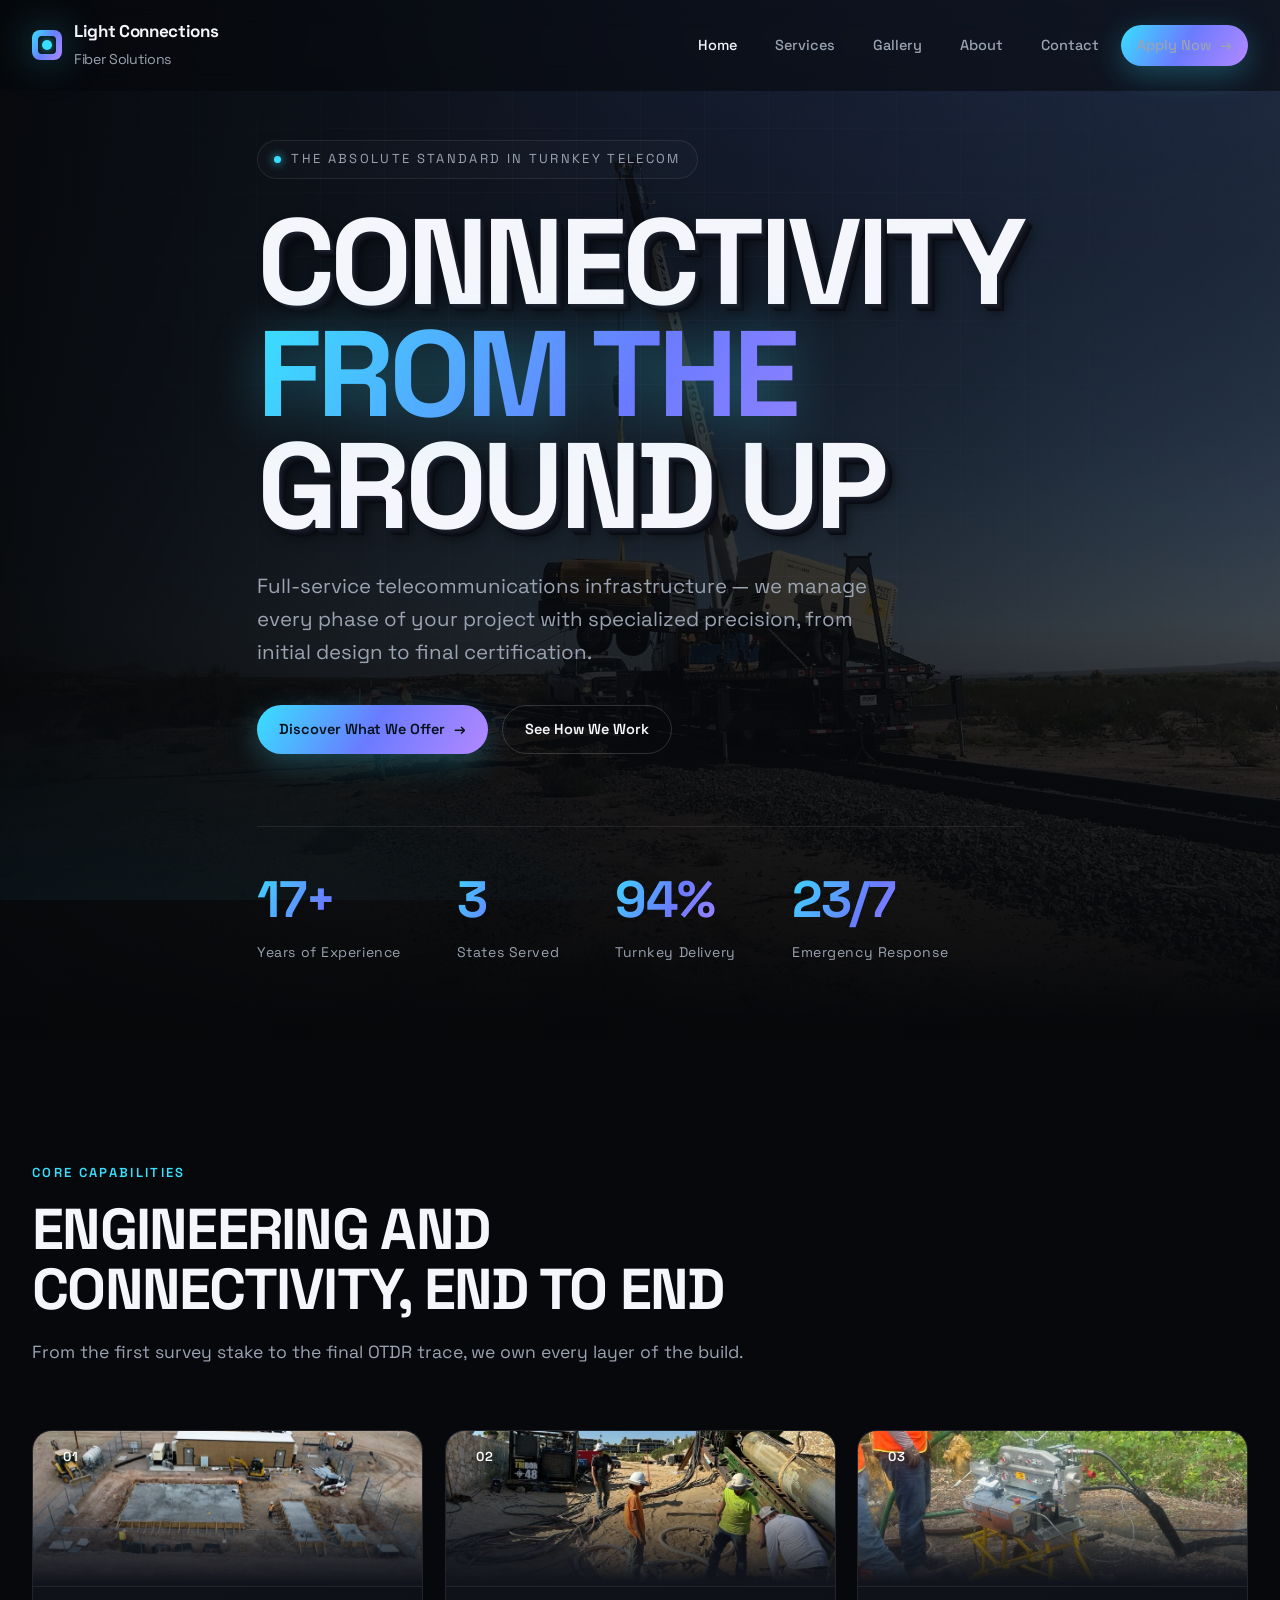
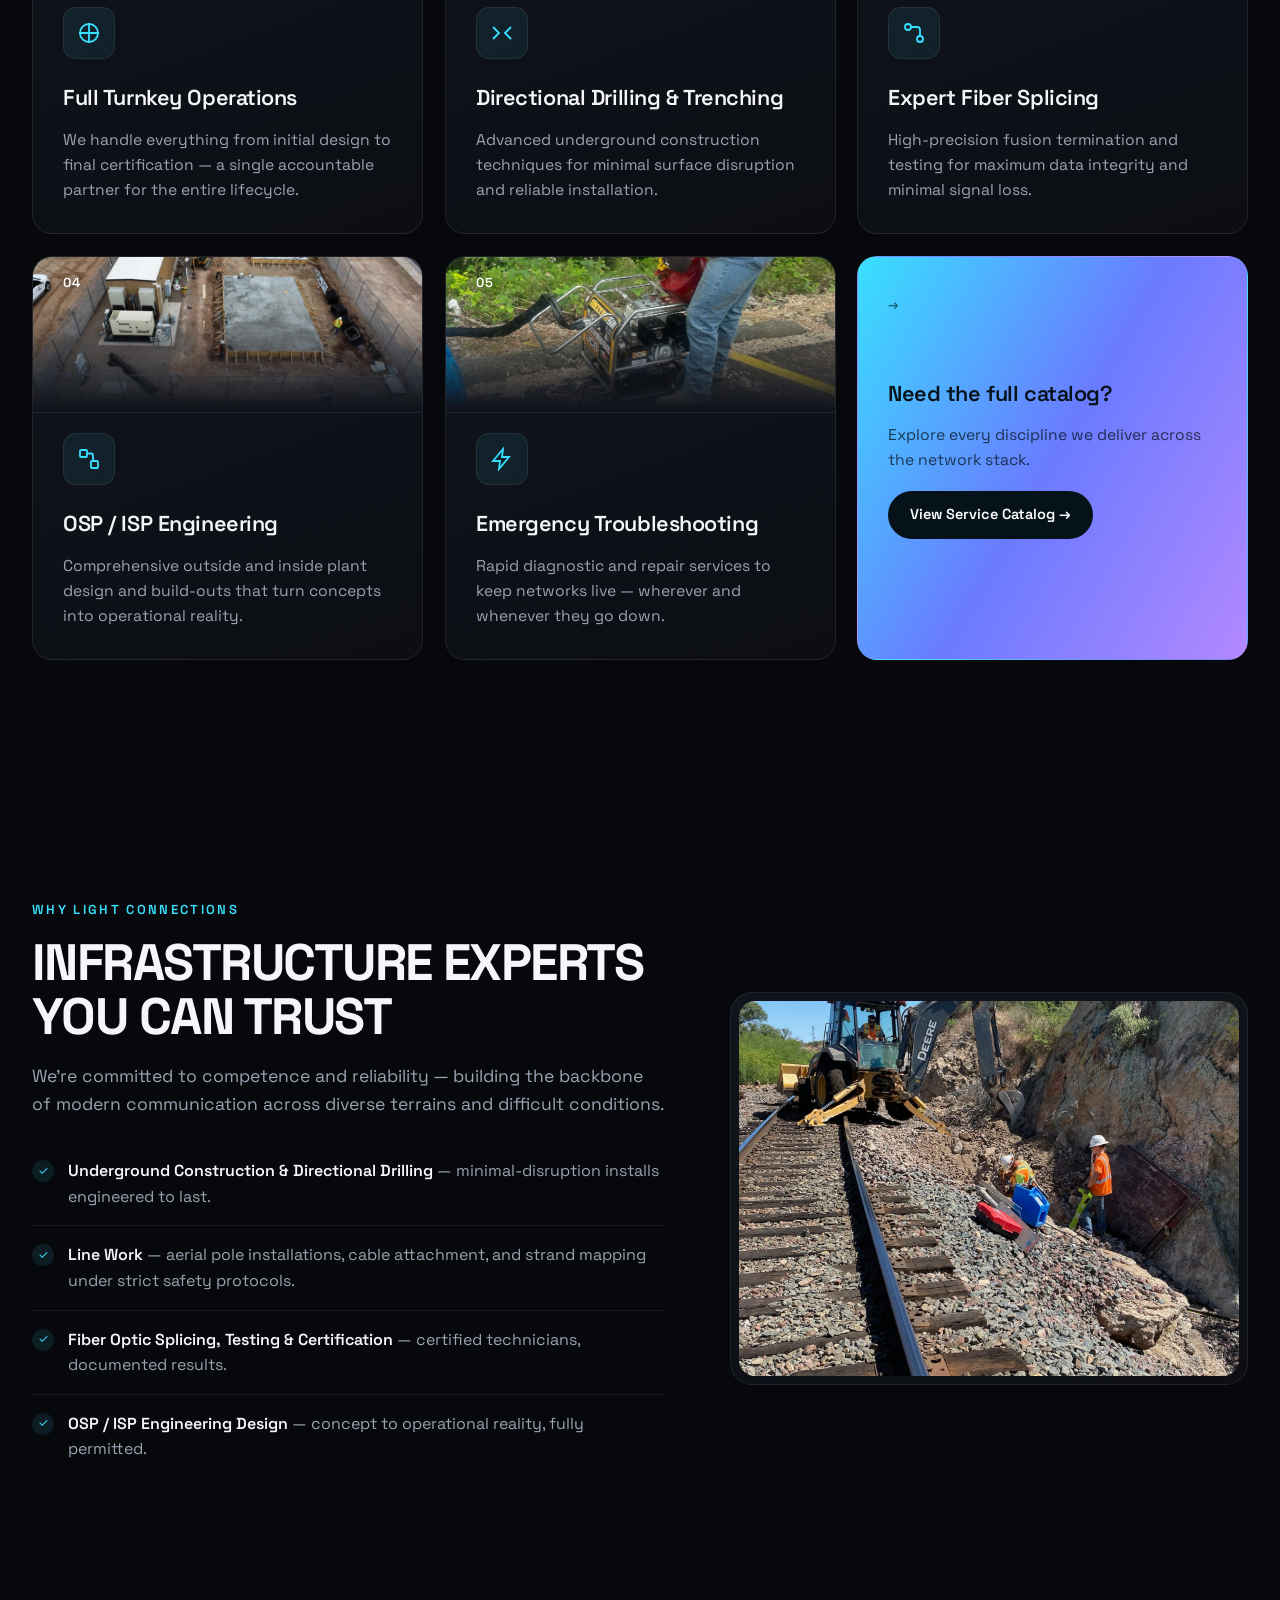
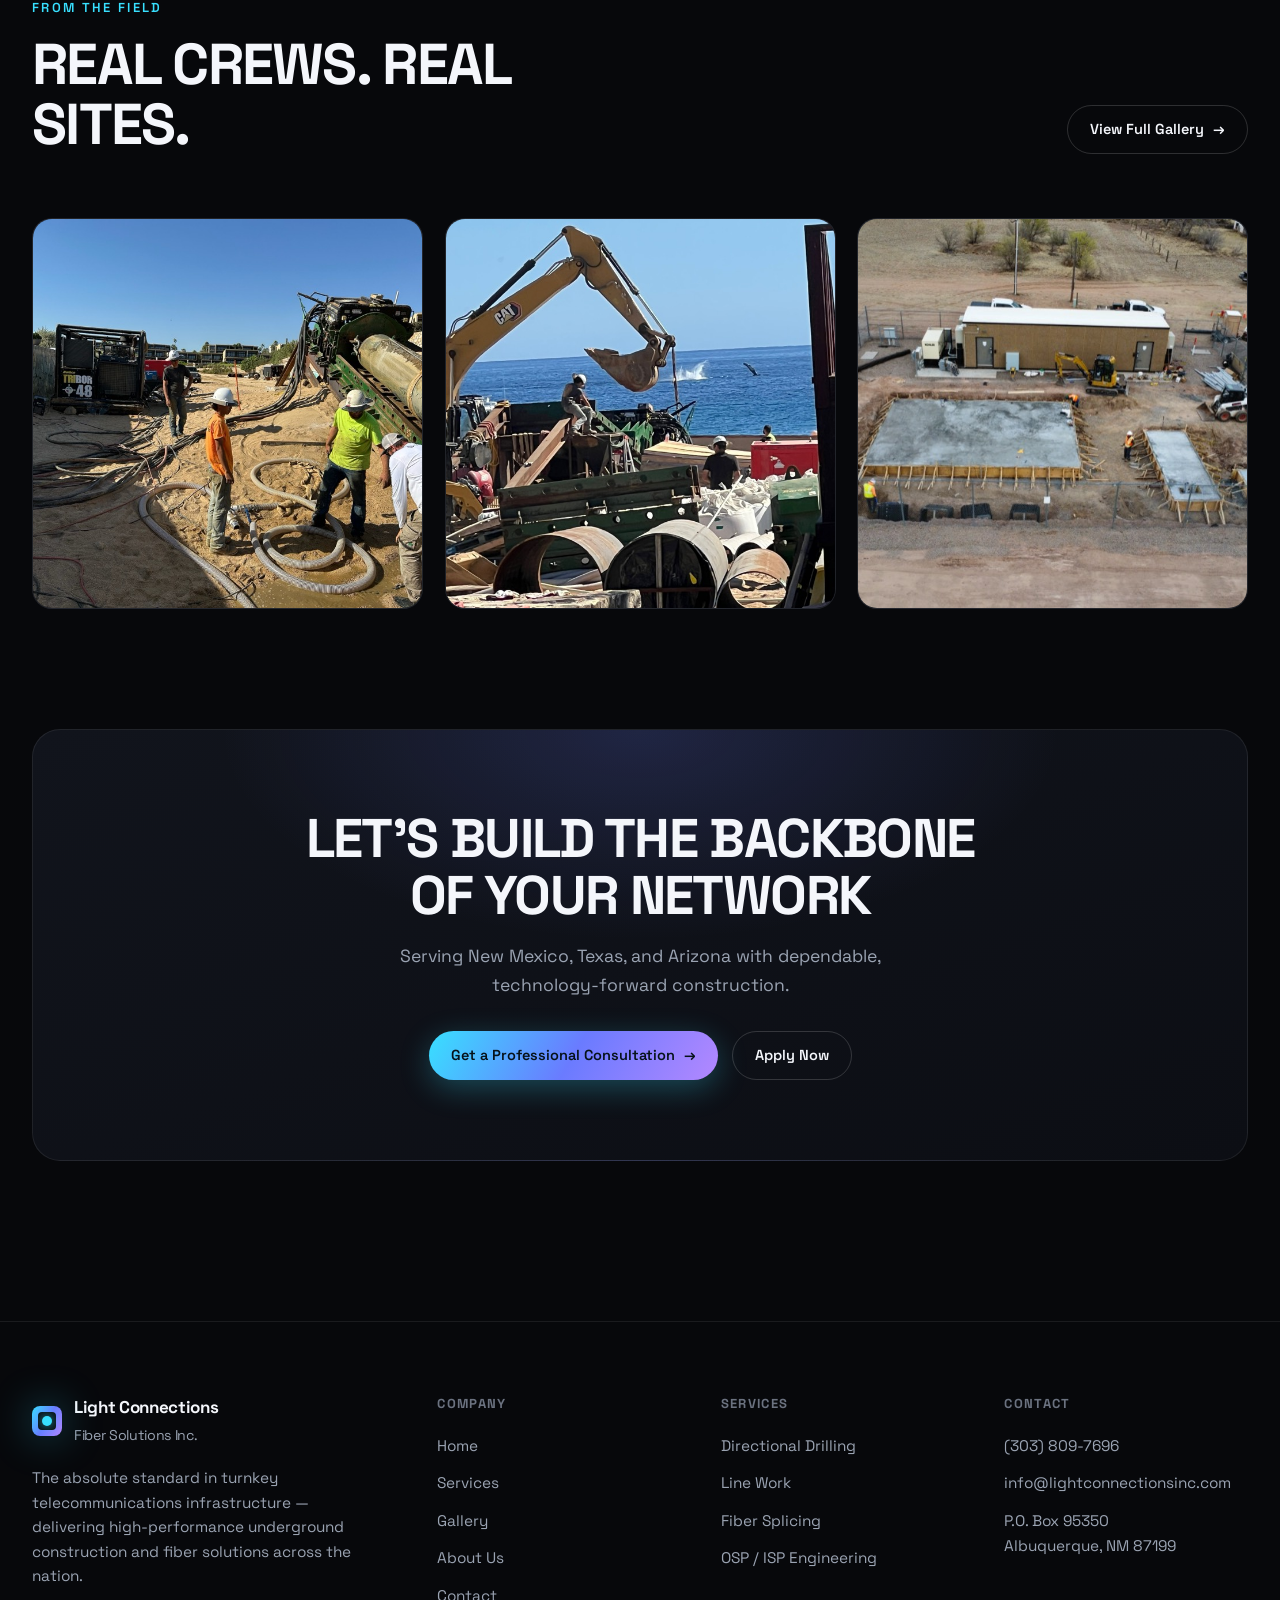
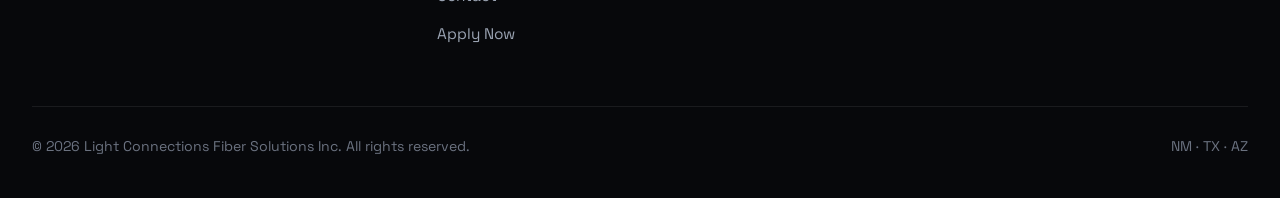
==== commit 8c5b4d07: "Use photos in remaining placeholders + correct gallery captions - Photo headers on the 5 Home servic" ====
--- a/index.html
+++ b/index.html
@@ -71,31 +71,36 @@
         <p>From the first survey stake to the final OTDR trace, we own every layer of the build.</p>
       </div>
       <div class="cards">
-        <article class="card reveal" data-delay="0">
+        <article class="card has-img reveal" data-delay="0">
+          <div class="card-img"><img loading="lazy" src="assets/gallery/thumb/photo-05.jpg" alt="Aerial view of a full build site"></div>
           <span class="num-tag">01</span>
           <div class="ico"><svg width="24" height="24" viewBox="0 0 24 24" fill="none" stroke="currentColor" stroke-width="1.8"><path d="M12 2v20M2 12h20"/><circle cx="12" cy="12" r="9"/></svg></div>
           <h3>Full Turnkey Operations</h3>
           <p>We handle everything from initial design to final certification — a single accountable partner for the entire lifecycle.</p>
         </article>
-        <article class="card reveal" data-delay="1">
+        <article class="card has-img reveal" data-delay="1">
+          <div class="card-img"><img loading="lazy" src="assets/gallery/thumb/photo-03.jpg" alt="Directional drill rig at the bore pit"></div>
           <span class="num-tag">02</span>
           <div class="ico"><svg width="24" height="24" viewBox="0 0 24 24" fill="none" stroke="currentColor" stroke-width="1.8"><path d="M3 18l6-6-6-6M21 6l-6 6 6 6"/></svg></div>
           <h3>Directional Drilling &amp; Trenching</h3>
           <p>Advanced underground construction techniques for minimal surface disruption and reliable installation.</p>
         </article>
-        <article class="card reveal" data-delay="2">
+        <article class="card has-img reveal" data-delay="2">
+          <div class="card-img"><img loading="lazy" src="assets/gallery/thumb/photo-04.jpg" alt="Cable-jetting and fiber equipment on the line"></div>
           <span class="num-tag">03</span>
           <div class="ico"><svg width="24" height="24" viewBox="0 0 24 24" fill="none" stroke="currentColor" stroke-width="1.8"><circle cx="6" cy="6" r="3"/><circle cx="18" cy="18" r="3"/><path d="M9 6h6a3 3 0 013 3v6"/></svg></div>
           <h3>Expert Fiber Splicing</h3>
           <p>High-precision fusion termination and testing for maximum data integrity and minimal signal loss.</p>
         </article>
-        <article class="card reveal" data-delay="0">
+        <article class="card has-img reveal" data-delay="0">
+          <div class="card-img"><img loading="lazy" src="assets/gallery/thumb/photo-14.jpg" alt="Aerial view of an equipment compound build"></div>
           <span class="num-tag">04</span>
           <div class="ico"><svg width="24" height="24" viewBox="0 0 24 24" fill="none" stroke="currentColor" stroke-width="1.8"><rect x="3" y="3" width="7" height="7" rx="1"/><rect x="14" y="14" width="7" height="7" rx="1"/><path d="M10 6.5h4a2 2 0 012 2v6"/></svg></div>
           <h3>OSP / ISP Engineering</h3>
           <p>Comprehensive outside and inside plant design and build-outs that turn concepts into operational reality.</p>
         </article>
-        <article class="card reveal" data-delay="1">
+        <article class="card has-img reveal" data-delay="1">
+          <div class="card-img"><img loading="lazy" src="assets/gallery/thumb/photo-23.jpg" alt="Crew running a power unit for a conduit repair"></div>
           <span class="num-tag">05</span>
           <div class="ico"><svg width="24" height="24" viewBox="0 0 24 24" fill="none" stroke="currentColor" stroke-width="1.8"><path d="M13 2L3 14h7l-1 8 10-12h-7l1-8z"/></svg></div>
           <h3>Emergency Troubleshooting</h3>
--- a/css/style.css
+++ b/css/style.css
@@ -302,6 +302,24 @@
   font-size: 13px; color: var(--muted-2); font-weight: 600;
   letter-spacing: 0.1em; transform: translateZ(20px);
 }
+/* photo header inside a card */
+.card.has-img { padding-top: 0; }
+.card .card-img {
+  margin: -34px -30px 0; height: 190px; overflow: hidden;
+  border-bottom: 1px solid var(--line); position: relative;
+}
+.card .card-img img {
+  width: 100%; height: 100%; object-fit: cover; display: block;
+  transition: transform 0.6s var(--ease); transform: scale(1.02);
+}
+.card.has-img:hover .card-img img { transform: scale(1.1); }
+.card .card-img::after {
+  content: ""; position: absolute; inset: 0;
+  background: linear-gradient(0deg, var(--surface) 2%, transparent 55%);
+}
+.card.has-img .num-tag { position: absolute; top: 16px; left: 30px; z-index: 2; color: #fff; text-shadow: 0 1px 6px rgba(0,0,0,.6); }
+.card.has-img .ico { margin-top: 20px; }
+.card.has-img .body { padding-top: 4px; }
 .card .ico {
   width: 52px; height: 52px; border-radius: 13px;
   display: grid; place-items: center;
